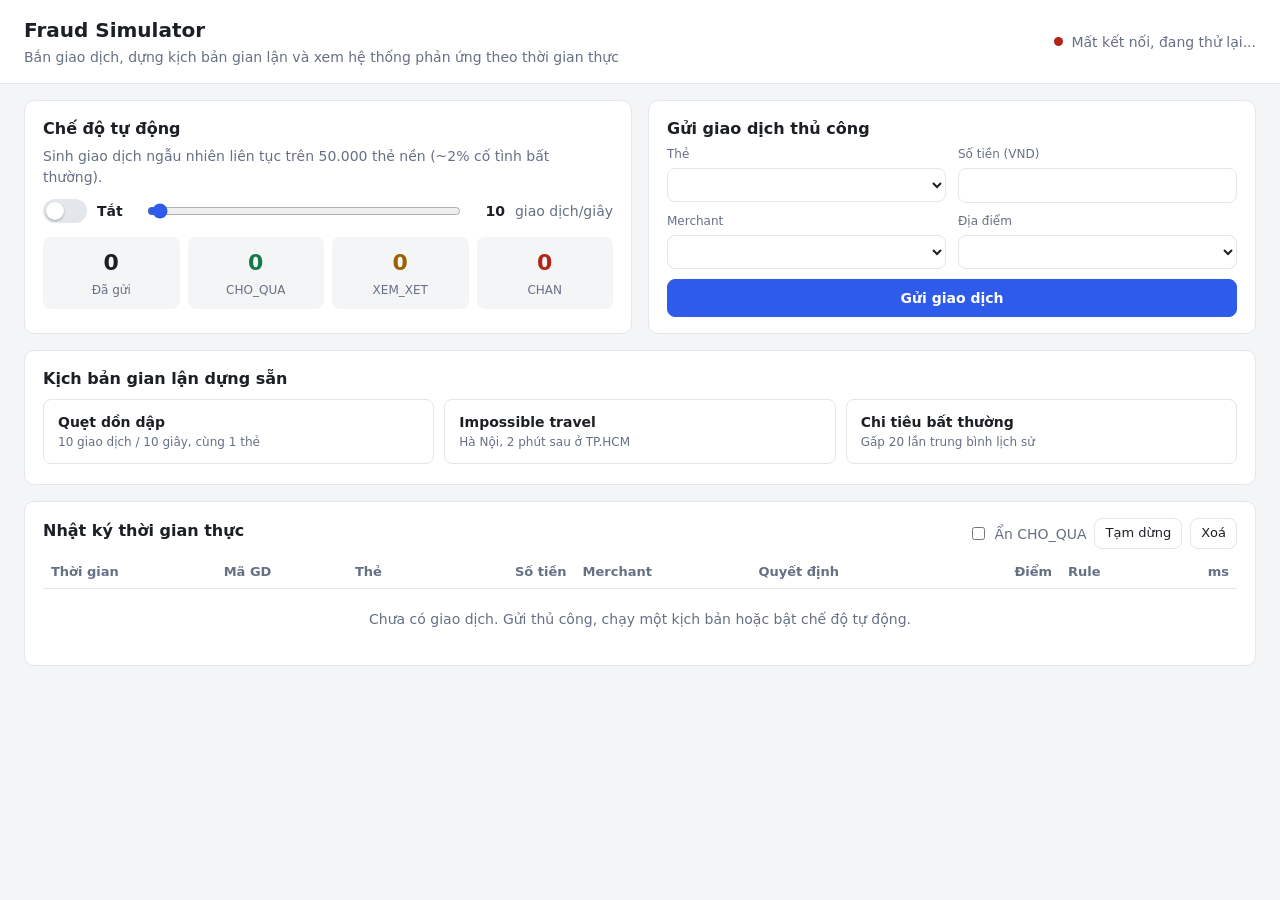
==== tx-simulator/src/main/resources/static/index.html @ 09a83a8a "Phase 6: Simulator UI with WebSocket live feed and preset fraud scenarios - Single-page UI (plain JS" ====
<!DOCTYPE html>
<html lang="vi">
<head>
  <meta charset="UTF-8">
  <meta name="viewport" content="width=device-width, initial-scale=1">
  <title>Fraud Simulator</title>
  <link rel="stylesheet" href="style.css">
</head>
<body>
<header class="topbar">
  <div>
    <h1>Fraud Simulator</h1>
    <p class="subtitle">Bắn giao dịch, dựng kịch bản gian lận và xem hệ thống phản ứng theo thời gian thực</p>
  </div>
  <div id="ws-status" class="ws-status" data-state="connecting">
    <span class="dot"></span><span class="label">Đang kết nối...</span>
  </div>
</header>

<main class="layout">
  <!-- 3.1 Auto mode -->
  <section class="card" id="auto-mode">
    <h2>Chế độ tự động</h2>
    <p class="hint">Sinh giao dịch ngẫu nhiên liên tục trên 50.000 thẻ nền (~2% cố tình bất thường).</p>
    <div class="auto-controls">
      <label class="switch">
        <input type="checkbox" id="auto-enabled">
        <span class="slider-track"></span>
        <span class="switch-label" id="auto-label">Tắt</span>
      </label>
      <div class="rate">
        <input type="range" id="auto-rate" min="1" max="500" value="10">
        <output id="auto-rate-value">10</output><span class="unit">giao dịch/giây</span>
      </div>
    </div>
    <div class="counters">
      <div class="counter"><span class="num" id="stat-total">0</span><span class="cap">Đã gửi</span></div>
      <div class="counter ok"><span class="num" id="stat-ok">0</span><span class="cap">CHO_QUA</span></div>
      <div class="counter review"><span class="num" id="stat-review">0</span><span class="cap">XEM_XET</span></div>
      <div class="counter block"><span class="num" id="stat-block">0</span><span class="cap">CHAN</span></div>
    </div>
    <p class="hint small" id="stat-extra"></p>
  </section>

  <!-- 3.2 Manual transaction -->
  <section class="card" id="manual">
    <h2>Gửi giao dịch thủ công</h2>
    <form id="manual-form" class="form">
      <label>Thẻ <select id="m-card" required></select></label>
      <label>Số tiền (VND) <input type="number" id="m-amount" min="1" step="1000" required></label>
      <label>Merchant <select id="m-merchant" required></select></label>
      <label>Địa điểm <select id="m-city" required></select></label>
      <button type="submit" id="m-submit" class="primary">Gửi giao dịch</button>
    </form>
    <div id="manual-result" class="result" hidden></div>
  </section>

  <!-- 3.3 Preset scenarios -->
  <section class="card wide" id="scenarios">
    <h2>Kịch bản gian lận dựng sẵn</h2>
    <div class="scenario-buttons">
      <button data-scenario="rapid-fire">
        <strong>Quẹt dồn dập</strong><span>10 giao dịch / 10 giây, cùng 1 thẻ</span>
      </button>
      <button data-scenario="impossible-travel">
        <strong>Impossible travel</strong><span>Hà Nội, 2 phút sau ở TP.HCM</span>
      </button>
      <button data-scenario="unusual-amount">
        <strong>Chi tiêu bất thường</strong><span>Gấp 20 lần trung bình lịch sử</span>
      </button>
    </div>
    <div id="scenario-panel" class="scenario-panel" hidden>
      <div class="scenario-head">
        <div><span id="sc-title" class="sc-title"></span> · thẻ <code id="sc-card"></code></div>
        <div class="hint">Kỳ vọng: <span id="sc-expect"></span></div>
      </div>
      <div class="progress"><div class="bar" id="sc-bar"></div></div>
      <ol id="sc-log" class="sc-log"></ol>
      <table class="table compact">
        <thead><tr><th>#</th><th>Thời gian</th><th>Địa điểm</th><th class="num">Số tiền</th><th>Quyết định</th><th class="num">Điểm</th><th>Rule</th><th class="num">5 phút</th></tr></thead>
        <tbody id="sc-rows"></tbody>
      </table>
      <div id="sc-summary" class="summary" hidden></div>
    </div>
  </section>

  <!-- 3.4 Live feed -->
  <section class="card wide" id="live-feed">
    <div class="feed-head">
      <h2>Nhật ký thời gian thực</h2>
      <div class="feed-tools">
        <label class="check"><input type="checkbox" id="feed-hide-ok"> Ẩn CHO_QUA</label>
        <button id="feed-pause" class="ghost">Tạm dừng</button>
        <button id="feed-clear" class="ghost">Xoá</button>
      </div>
    </div>
    <div class="table-wrap">
      <table class="table">
        <thead><tr><th>Thời gian</th><th>Mã GD</th><th>Thẻ</th><th class="num">Số tiền</th><th>Merchant</th><th>Quyết định</th><th class="num">Điểm</th><th>Rule</th><th class="num">ms</th></tr></thead>
        <tbody id="feed-rows"></tbody>
      </table>
      <p class="empty" id="feed-empty">Chưa có giao dịch. Gửi thủ công, chạy một kịch bản hoặc bật chế độ tự động.</p>
    </div>
  </section>
</main>

<script src="vendor/stomp.umd.min.js"></script>
<script src="app.js"></script>
</body>
</html>
---- tx-simulator/src/main/resources/static/style.css ----
:root {
  --bg: #f4f5f7;
  --surface: #ffffff;
  --text: #1c1f24;
  --muted: #667085;
  --border: #e3e6ea;
  --accent: #2f5bea;
  --accent-text: #ffffff;
  --ok: #16794c;
  --ok-bg: #e3f5ec;
  --review: #9a6200;
  --review-bg: #fff3d6;
  --block: #b42318;
  --block-bg: #fde8e6;
  --row-hover: #f8f9fb;
  --radius: 10px;
}

@media (prefers-color-scheme: dark) {
  :root {
    --bg: #111317;
    --surface: #1a1d23;
    --text: #e7e9ee;
    --muted: #98a0ad;
    --border: #2b2f37;
    --accent: #6d8dff;
    --accent-text: #0d1020;
    --ok: #5fd39a;
    --ok-bg: #173327;
    --review: #f3c05b;
    --review-bg: #3a2e12;
    --block: #ff8a80;
    --block-bg: #3d1b19;
    --row-hover: #20242b;
  }
}

* { box-sizing: border-box; }

body {
  margin: 0;
  background: var(--bg);
  color: var(--text);
  font: 14px/1.45 system-ui, -apple-system, "Segoe UI", Roboto, sans-serif;
}

h1 { font-size: 20px; margin: 0; }
h2 { font-size: 16px; margin: 0 0 6px; }
code { font-family: ui-monospace, Consolas, monospace; font-size: 13px; }

.topbar {
  display: flex; justify-content: space-between; align-items: center; gap: 16px;
  padding: 16px 24px; background: var(--surface); border-bottom: 1px solid var(--border);
}
.subtitle { margin: 2px 0 0; color: var(--muted); }

.ws-status { display: flex; align-items: center; gap: 8px; color: var(--muted); white-space: nowrap; }
.ws-status .dot { width: 9px; height: 9px; border-radius: 50%; background: var(--review); }
.ws-status[data-state="connected"] .dot { background: var(--ok); }
.ws-status[data-state="disconnected"] .dot { background: var(--block); }

.layout {
  display: grid; grid-template-columns: repeat(2, minmax(0, 1fr)); gap: 16px;
  padding: 16px 24px 32px; max-width: 1400px; margin: 0 auto;
}
.card {
  background: var(--surface); border: 1px solid var(--border); border-radius: var(--radius);
  padding: 16px 18px; min-width: 0;
}
.card.wide { grid-column: 1 / -1; }
.hint { color: var(--muted); margin: 0 0 12px; }
.hint.small { font-size: 12px; margin: 8px 0 0; }

/* auto mode */
.auto-controls { display: flex; flex-wrap: wrap; align-items: center; gap: 20px; margin-bottom: 14px; }
.switch { display: inline-flex; align-items: center; gap: 10px; cursor: pointer; }
.switch input { position: absolute; opacity: 0; }
.slider-track {
  width: 44px; height: 24px; border-radius: 12px; background: var(--border); position: relative; transition: background .15s;
}
.slider-track::after {
  content: ""; position: absolute; top: 3px; left: 3px; width: 18px; height: 18px; border-radius: 50%;
  background: var(--surface); box-shadow: 0 1px 2px rgba(0,0,0,.3); transition: transform .15s;
}
.switch input:checked + .slider-track { background: var(--ok); }
.switch input:checked + .slider-track::after { transform: translateX(20px); }
.switch input:focus-visible + .slider-track { outline: 2px solid var(--accent); outline-offset: 2px; }
.switch-label { font-weight: 600; min-width: 28px; }
.rate { display: flex; align-items: center; gap: 10px; flex: 1; min-width: 220px; }
.rate input { flex: 1; accent-color: var(--accent); }
.rate output { font-weight: 600; font-variant-numeric: tabular-nums; min-width: 32px; text-align: right; }
.unit { color: var(--muted); }

.counters { display: grid; grid-template-columns: repeat(4, 1fr); gap: 8px; }
.counter { background: var(--bg); border-radius: 8px; padding: 10px; text-align: center; }
.counter .num { display: block; font-size: 22px; font-weight: 700; font-variant-numeric: tabular-nums; }
.counter .cap { color: var(--muted); font-size: 12px; }
.counter.ok .num { color: var(--ok); }
.counter.review .num { color: var(--review); }
.counter.block .num { color: var(--block); }

/* forms and buttons */
.form { display: grid; grid-template-columns: repeat(2, minmax(0, 1fr)); gap: 10px 12px; }
.form label { display: flex; flex-direction: column; gap: 4px; color: var(--muted); font-size: 12px; }
select, input[type=number] {
  font: inherit; color: var(--text); background: var(--surface);
  border: 1px solid var(--border); border-radius: 8px; padding: 8px 10px; width: 100%;
}
button {
  font: inherit; cursor: pointer; border-radius: 8px; border: 1px solid var(--border);
  background: var(--surface); color: var(--text); padding: 8px 14px;
}
button:disabled { opacity: .55; cursor: not-allowed; }
button.primary { background: var(--accent); border-color: var(--accent); color: var(--accent-text); font-weight: 600; grid-column: 1 / -1; }
button.ghost { padding: 5px 10px; font-size: 13px; }

.result { margin-top: 14px; border: 1px solid var(--border); border-radius: 8px; padding: 12px; }
.result .headline { display: flex; align-items: center; gap: 10px; flex-wrap: wrap; margin-bottom: 8px; }
.result .features { display: grid; grid-template-columns: repeat(2, minmax(0, 1fr)); gap: 4px 16px; font-size: 13px; }
.result .features div { display: flex; justify-content: space-between; gap: 8px; border-bottom: 1px dashed var(--border); padding: 2px 0; }
.result .features span:last-child { font-variant-numeric: tabular-nums; font-weight: 600; }
.result.error { border-color: var(--block); color: var(--block); }

.badge {
  display: inline-block; padding: 2px 8px; border-radius: 999px; font-size: 12px; font-weight: 700; letter-spacing: .02em;
}
.badge.CHO_QUA { color: var(--ok); background: var(--ok-bg); }
.badge.XEM_XET { color: var(--review); background: var(--review-bg); }
.badge.CHAN { color: var(--block); background: var(--block-bg); }
.badge.big { font-size: 14px; padding: 4px 12px; }

/* scenarios */
.scenario-buttons { display: grid; grid-template-columns: repeat(3, minmax(0, 1fr)); gap: 10px; margin: 8px 0 4px; }
.scenario-buttons button { display: flex; flex-direction: column; align-items: flex-start; gap: 2px; padding: 12px 14px; text-align: left; }
.scenario-buttons button:not(:disabled):hover { border-color: var(--accent); }
.scenario-buttons span { color: var(--muted); font-size: 12px; }
.scenario-panel { margin-top: 14px; }
.scenario-head { display: flex; justify-content: space-between; flex-wrap: wrap; gap: 6px; margin-bottom: 8px; }
.sc-title { font-weight: 700; }
.progress { height: 6px; background: var(--bg); border-radius: 3px; overflow: hidden; margin-bottom: 10px; }
.progress .bar { height: 100%; width: 0; background: var(--accent); transition: width .3s; }
.sc-log { margin: 0 0 10px; padding-left: 20px; max-height: 120px; overflow: auto; color: var(--muted); font-size: 13px; }
.summary { margin-top: 10px; padding: 10px 12px; border-radius: 8px; font-weight: 600; background: var(--bg); }
.summary.detected { background: var(--block-bg); color: var(--block); }

/* tables */
.table-wrap { overflow-x: auto; max-height: 520px; overflow-y: auto; }
.table { width: 100%; border-collapse: collapse; font-size: 13px; }
.table th {
  text-align: left; color: var(--muted); font-weight: 600; padding: 6px 8px; border-bottom: 1px solid var(--border);
  position: sticky; top: 0; background: var(--surface);
}
.table td { padding: 5px 8px; border-bottom: 1px solid var(--border); white-space: nowrap; }
.table tr:hover td { background: var(--row-hover); }
.table .num { text-align: right; font-variant-numeric: tabular-nums; }
.table tr.CHAN td:first-child { box-shadow: inset 3px 0 0 var(--block); }
.table tr.XEM_XET td:first-child { box-shadow: inset 3px 0 0 var(--review); }
.table tr.new td { animation: flash .8s ease-out; }
@keyframes flash { from { background: var(--row-hover); } to { background: transparent; } }
.table.compact td { padding: 4px 8px; }

.feed-head { display: flex; justify-content: space-between; align-items: center; flex-wrap: wrap; gap: 8px; margin-bottom: 8px; }
.feed-tools { display: flex; align-items: center; gap: 8px; }
.check { display: inline-flex; align-items: center; gap: 6px; color: var(--muted); cursor: pointer; }
.empty { color: var(--muted); text-align: center; padding: 20px 0; margin: 0; }

@media (max-width: 860px) {
  .layout { grid-template-columns: 1fr; padding: 12px 16px 24px; }
  .topbar { padding: 12px 16px; flex-direction: column; align-items: flex-start; }
  .scenario-buttons { grid-template-columns: 1fr; }
  .form, .result .features { grid-template-columns: 1fr; }
  .counters { grid-template-columns: repeat(2, 1fr); }
}
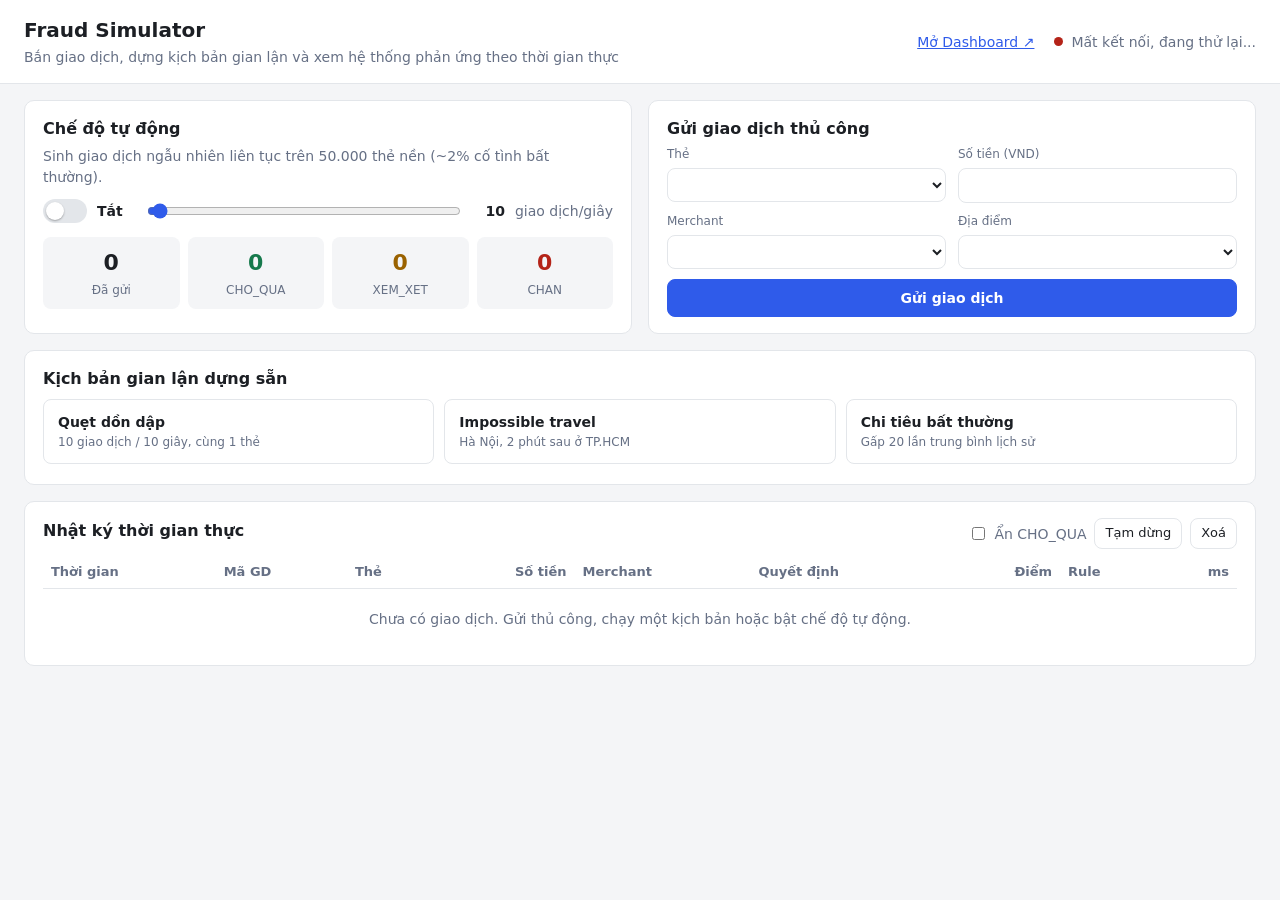
==== commit 3f4632d3: "Phase 7: real-time dashboard on the decisions topic - dashboard module (:8081): batch Kafka listener" ====
--- a/tx-simulator/src/main/resources/static/index.html
+++ b/tx-simulator/src/main/resources/static/index.html
@@ -12,8 +12,11 @@
     <h1>Fraud Simulator</h1>
     <p class="subtitle">Bắn giao dịch, dựng kịch bản gian lận và xem hệ thống phản ứng theo thời gian thực</p>
   </div>
-  <div id="ws-status" class="ws-status" data-state="connecting">
-    <span class="dot"></span><span class="label">Đang kết nối...</span>
+  <div class="top-right">
+    <a href="#" id="dashboard-link">Mở Dashboard ↗</a>
+    <div id="ws-status" class="ws-status" data-state="connecting">
+      <span class="dot"></span><span class="label">Đang kết nối...</span>
+    </div>
   </div>
 </header>
 
--- a/tx-simulator/src/main/resources/static/style.css
+++ b/tx-simulator/src/main/resources/static/style.css
@@ -54,6 +54,8 @@
 }
 .subtitle { margin: 2px 0 0; color: var(--muted); }
 
+.top-right { display: flex; align-items: center; gap: 20px; white-space: nowrap; }
+.top-right a { color: var(--accent); }
 .ws-status { display: flex; align-items: center; gap: 8px; color: var(--muted); white-space: nowrap; }
 .ws-status .dot { width: 9px; height: 9px; border-radius: 50%; background: var(--review); }
 .ws-status[data-state="connected"] .dot { background: var(--ok); }
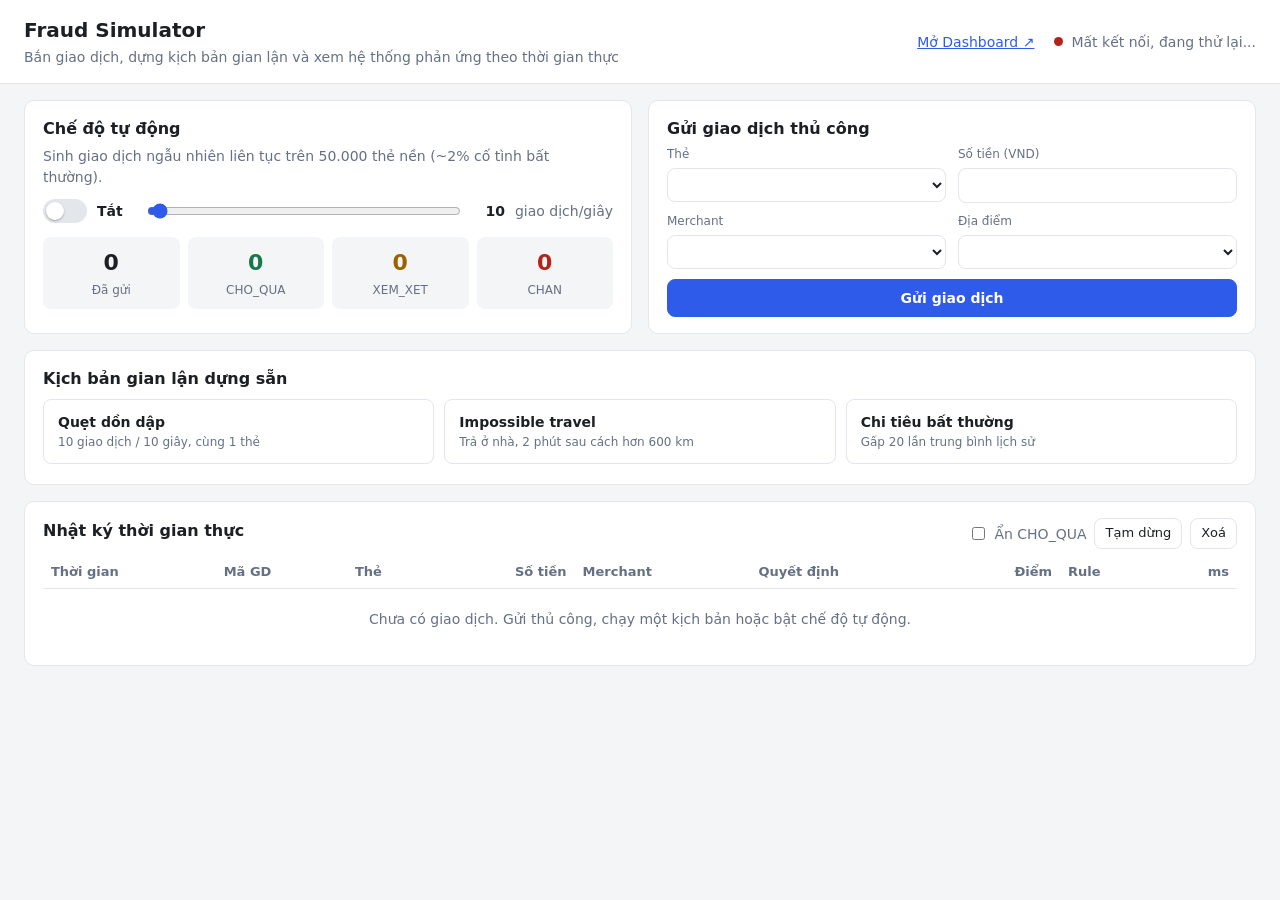
==== commit b18e7874: "Phase 8: run the whole system with docker compose - Multi-stage Dockerfile: one Maven build shared b" ====
--- a/tx-simulator/src/main/resources/static/index.html
+++ b/tx-simulator/src/main/resources/static/index.html
@@ -66,7 +66,7 @@
         <strong>Quẹt dồn dập</strong><span>10 giao dịch / 10 giây, cùng 1 thẻ</span>
       </button>
       <button data-scenario="impossible-travel">
-        <strong>Impossible travel</strong><span>Hà Nội, 2 phút sau ở TP.HCM</span>
+        <strong>Impossible travel</strong><span>Trả ở nhà, 2 phút sau cách hơn 600 km</span>
       </button>
       <button data-scenario="unusual-amount">
         <strong>Chi tiêu bất thường</strong><span>Gấp 20 lần trung bình lịch sử</span>
